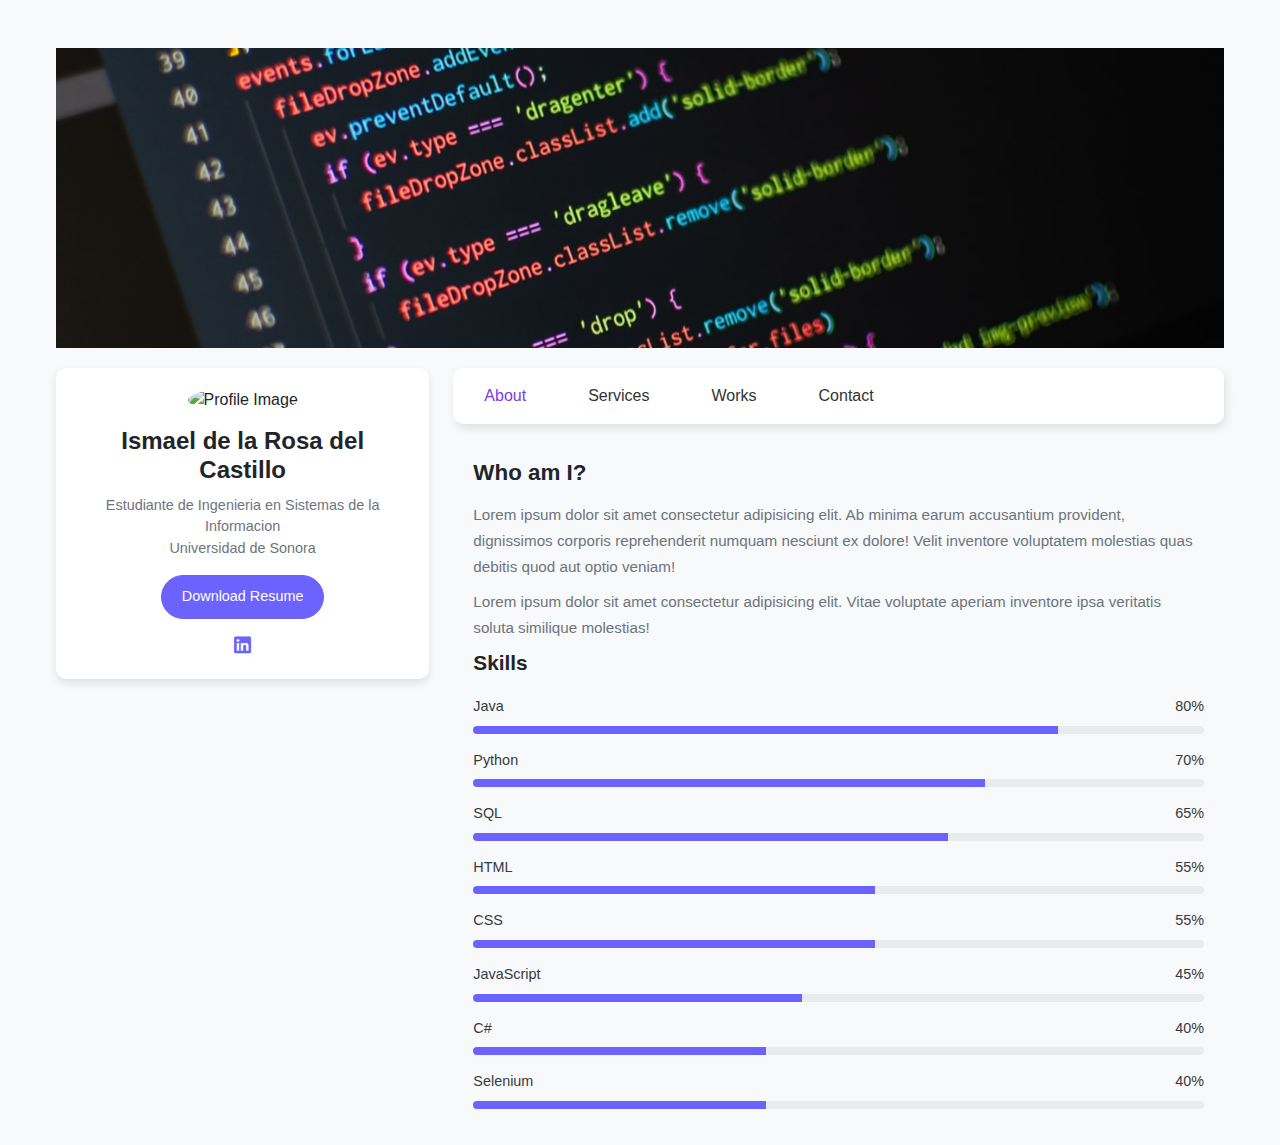
==== index.html @ f38846b7 "Base" ====
<!DOCTYPE html>
<html lang="en">

<head>
  <meta charset="UTF-8">
  <meta name="viewport" content="width=device-width, initial-scale=1.0">
  <title>Portfolio Page</title>
  <link href="https://cdn.jsdelivr.net/npm/bootstrap@5.3.0-alpha1/dist/css/bootstrap.min.css" rel="stylesheet">
  <link rel="stylesheet" href="https://cdnjs.cloudflare.com/ajax/libs/font-awesome/5.15.3/css/all.min.css">
  <link rel="stylesheet" href="style/styles.css">
</head>

<body>

  <div class="container mt-5">
    <div class="row">
      <!-- Cover Image -->
      <div class="cover-container">
        <img src="img/cover-image.jpg" alt="Cover Image" class="cover-image">
      </div>

      <!-- Profile Card -->
      <div class="col-lg-4 mb-4">
        <div class="profile-card text-center">
          <img src="https://via.placeholder.com/120" alt="Profile Image" class="profile-img">
          <h3>Ismael de la Rosa del Castillo</h3>
          <p>Estudiante de Ingenieria en Sistemas de la Informacion <br> Universidad de Sonora</p>
          <a href="#" class="btn btn-primary mb-3">Download Resume</a>
          <div class="social-icons">
            <a href="#"><i class="fab fa-linkedin"></i></a> <!-- Icono de LinkedIn -->
          </div>
        </div>
      </div>

      <!-- About Section with Navigation -->
      <div class="col-lg-8">
        <!-- Navigation Section -->
        <nav class="navbar">
          <ul class="nav justify-content-center">
            <li class="nav-item">
              <a class="nav-link active" href="#">About</a>
            </li>
            <li class="nav-item">
              <a class="nav-link" href="services.html">Services</a>
            </li>
            <li class="nav-item">
              <a class="nav-link" href="works.html">Works</a>
            </li>
            <li class="nav-item">
              <a class="nav-link" href="contact.html">Contact</a>
            </li>
          </ul>
        </nav>

        <!-- About Section -->
        <div class="about-section">
          <h4>Who am I?</h4>
          <p>Lorem ipsum dolor sit amet consectetur adipisicing elit. Ab minima earum accusantium provident, dignissimos
            corporis reprehenderit numquam nesciunt ex dolore! Velit inventore voluptatem molestias quas debitis quod
            aut
            optio veniam!</p>
          <p>Lorem ipsum dolor sit amet consectetur adipisicing elit. Vitae voluptate aperiam inventore ipsa veritatis
            soluta similique molestias!</p>

          <!-- Skills Section -->
          <h5>Skills</h5>
          <div class="mb-2">Java<span class="float-end">80%</span></div>
          <div class="progress mb-3">
            <div class="progress-bar progress-bar-custom" role="progressbar" style="width: 80%;"></div>
          </div>

          <div class="mb-2">Python <span class="float-end">70%</span></div>
          <div class="progress mb-3">
            <div class="progress-bar progress-bar-custom" role="progressbar" style="width: 70%;"></div>
          </div>

          <div class="mb-2">SQL <span class="float-end">65%</span></div>
          <div class="progress mb-3">
            <div class="progress-bar progress-bar-custom" role="progressbar" style="width: 65%;"></div>
          </div>

          <div class="mb-2">HTML <span class="float-end">55%</span></div>
          <div class="progress mb-3">
            <div class="progress-bar progress-bar-custom" role="progressbar" style="width: 55%;"></div>
          </div>

          <div class="mb-2">CSS <span class="float-end">55%</span></div>
          <div class="progress mb-3">
            <div class="progress-bar progress-bar-custom" role="progressbar" style="width: 55%;"></div>
          </div>

          <div class="mb-2">JavaScript <span class="float-end">45%</span></div>
          <div class="progress mb-3">
            <div class="progress-bar progress-bar-custom" role="progressbar" style="width: 45%;"></div>
          </div>

          <div class="mb-2">C# <span class="float-end">40%</span></div>
          <div class="progress mb-3">
            <div class="progress-bar progress-bar-custom" role="progressbar" style="width: 40%;"></div>
          </div>

          <div class="mb-2">Selenium <span class="float-end">40%</span></div>
          <div class="progress mb-3">
            <div class="progress-bar progress-bar-custom" role="progressbar" style="width: 40%;"></div>
          </div>
        </div>
      </div>
    </div>
  </div>

  <script src="https://cdn.jsdelivr.net/npm/bootstrap@5.3.0-alpha1/dist/js/bootstrap.bundle.min.js"></script>
</body>

</html>
---- style/styles.css ----
/* Estilos Generales */
body {
  background-color: #f8f9fa;
  font-family: 'Arial', sans-serif;
}

/* Cover Image */
.cover-container {
  position: relative;
}

.cover-image {
  width: 100%;
  height: 300px;
  object-fit: cover;
}

.container {
  max-width: 1200px;
  margin: -80px auto 0; /* Pull the container upwards */
  padding: 0 1rem;
}

.row {
  display: flex;
  flex-wrap: wrap;
}

/* Card de Perfil */
.profile-card {
  margin-top: 20px;
  background-color: white;
  border-radius: 10px;
  box-shadow: 0 4px 8px rgba(0, 0, 0, 0.1);
  padding: 20px;
  text-align: center;
}

.profile-img {
  border-radius: 50%;
  width: 120px;
  height: 120px;
  object-fit: cover;
  margin-bottom: 15px;
}

h3 {
  font-size: 1.5rem;
  font-weight: 700;
  margin-bottom: 10px;
}

p {
  color: #6c757d;
  font-size: 0.9rem;
}

/* Botón de Descargar */
.btn-primary {
  background-color: #6c63ff;
  border-color: #6c63ff;
  padding: 10px 20px;
  border-radius: 50px;
  font-size: 0.9rem;
}

.btn-primary:hover {
  background-color: #5147d9;
  border-color: #5147d9;
}

/* Iconos Sociales */
.social-icons i {
  font-size: 1.2rem;
  margin: 0 10px;
  color: #6c63ff;
}

.social-icons i:hover {
  color: #5147d9;
}

/* Estilos para la barra de navegación */
.navbar {
  background-color: white !important;
  margin-top: 20px;
  margin-bottom: 1rem;
  box-shadow: 2px 4px 8px rgba(0, 0, 0, 0.1);
  border-radius: 10px;
}

.nav {
  display: flex;
  justify-content: center;
  list-style: none;
}

.nav-item {
  margin: 0 15px;
}

.nav-link {
  text-decoration: none;
  color: #333;
  font-size: 1rem;
  padding: 0.5rem 1rem;
}

.nav-link:hover, .nav-link.active {
  color: #7c3aed;
}

/* Sección de Sobre mí */
.about-section {
  
  padding: 20px;
  border-radius: 10px;
  
}

.about-section h4 {
  font-size: 1.4rem;
  font-weight: 700;
  margin-bottom: 15px;
}

.about-section p {
  font-size: 0.95rem;
  color: #6c757d;
  line-height: 1.7;
  margin-bottom: 10px;
}

/* Sección de Habilidades */
h5 {
  font-size: 1.3rem;
  font-weight: 700;
  margin-bottom: 20px;
}

.progress-bar-custom {
  background-color: #6c63ff;
}

.progress {
  height: 8px;
  margin-bottom: 20px;
}

.mb-2 {
  font-size: 0.9rem;
  font-weight: 500;
  color: #343a40;
}
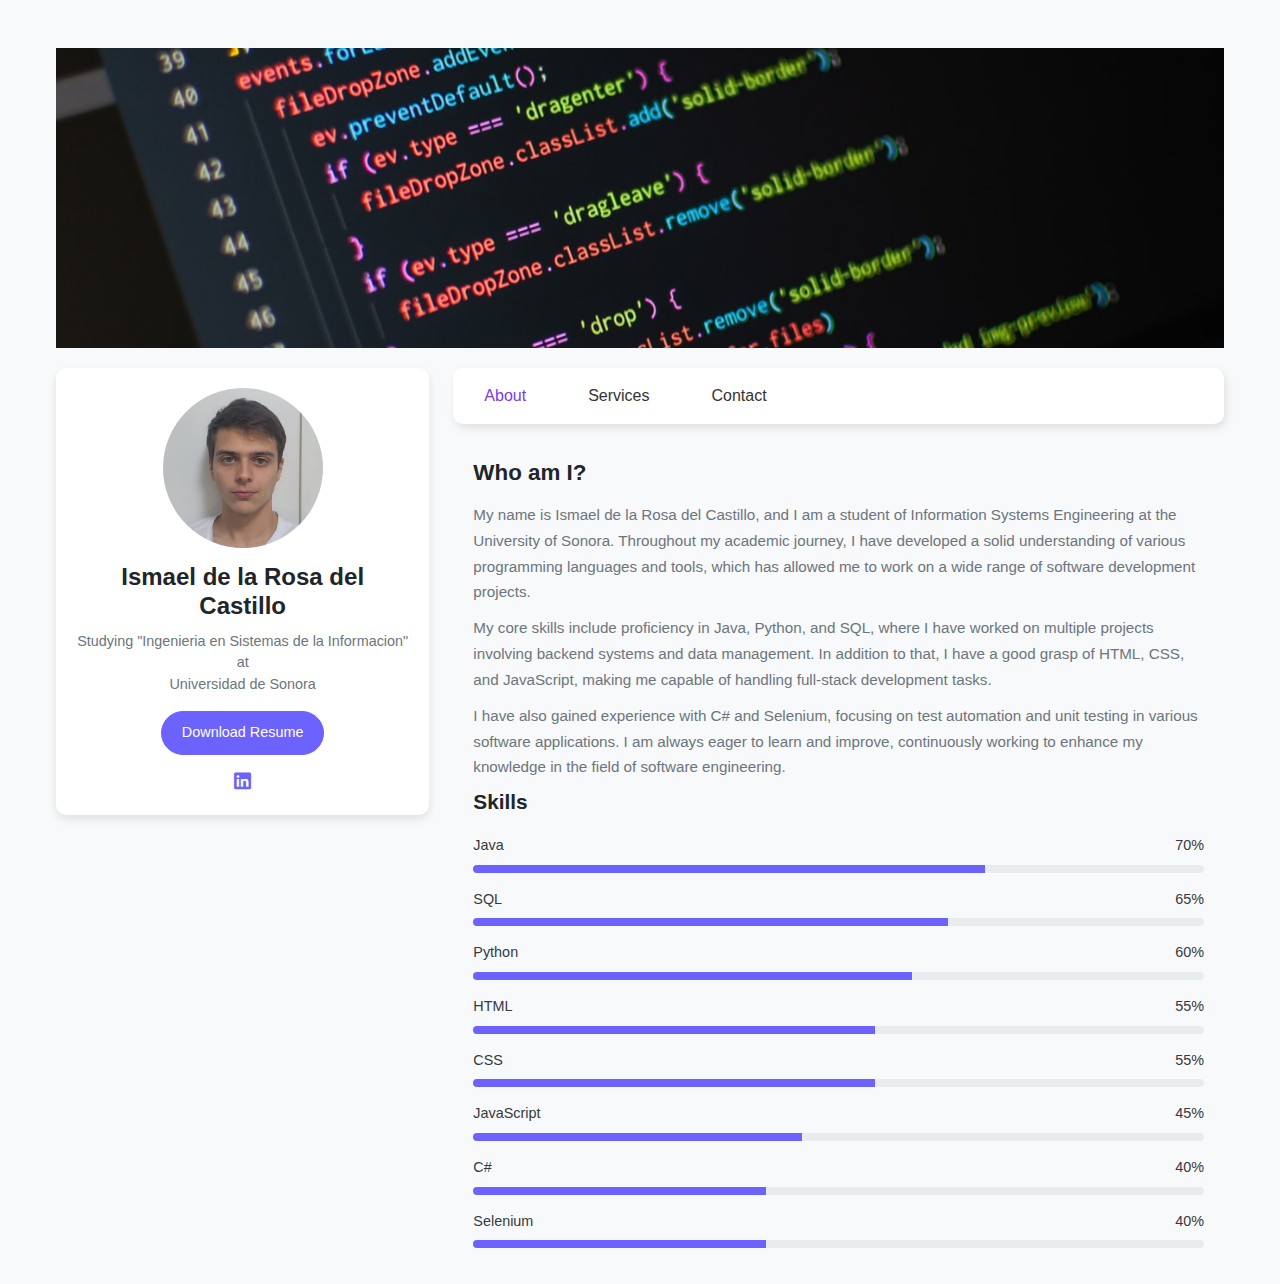
==== commit b83a940f: "rm works, change Language" ====
--- a/index.html
+++ b/index.html
@@ -22,12 +22,15 @@
       <!-- Profile Card -->
       <div class="col-lg-4 mb-4">
         <div class="profile-card text-center">
-          <img src="https://via.placeholder.com/120" alt="Profile Image" class="profile-img">
+          <img src="img/Ismael.jpeg" alt="Profile Image" class="profile-img">
           <h3>Ismael de la Rosa del Castillo</h3>
-          <p>Estudiante de Ingenieria en Sistemas de la Informacion <br> Universidad de Sonora</p>
+          <p>Studying "Ingenieria en Sistemas de la Informacion" at <br> Universidad de Sonora</p>
           <a href="#" class="btn btn-primary mb-3">Download Resume</a>
           <div class="social-icons">
-            <a href="#"><i class="fab fa-linkedin"></i></a> <!-- Icono de LinkedIn -->
+            <a href="https://www.linkedin.com/in/ismael-de-la-rosa-del-castillo-222640333/" target="_blank"
+              rel="noopener noreferrer">
+              <i class="fab fa-linkedin"></i>
+            </a> <!-- Icono de LinkedIn -->
           </div>
         </div>
       </div>
@@ -43,9 +46,11 @@
             <li class="nav-item">
               <a class="nav-link" href="services.html">Services</a>
             </li>
+            <!--
             <li class="nav-item">
               <a class="nav-link" href="works.html">Works</a>
             </li>
+            -->
             <li class="nav-item">
               <a class="nav-link" href="contact.html">Contact</a>
             </li>
@@ -55,21 +60,27 @@
         <!-- About Section -->
         <div class="about-section">
           <h4>Who am I?</h4>
-          <p>Lorem ipsum dolor sit amet consectetur adipisicing elit. Ab minima earum accusantium provident, dignissimos
-            corporis reprehenderit numquam nesciunt ex dolore! Velit inventore voluptatem molestias quas debitis quod
-            aut
-            optio veniam!</p>
-          <p>Lorem ipsum dolor sit amet consectetur adipisicing elit. Vitae voluptate aperiam inventore ipsa veritatis
-            soluta similique molestias!</p>
+          <p>
+            My name is Ismael de la Rosa del Castillo, and I am a student of Information Systems Engineering at
+            the University of Sonora. Throughout my academic journey, I have developed a solid understanding of
+            various programming languages and tools, which has allowed me to work on a wide range of software
+            development projects.
+          </p>
+          <p>
+            My core skills include proficiency in Java, Python, and SQL, where I have worked on multiple
+            projects involving backend systems and data management. In addition to that, I have a good grasp of
+            HTML, CSS, and JavaScript, making me capable of handling full-stack development tasks.
+          </p>
+          <p>
+            I have also gained experience with C# and Selenium, focusing on test automation and unit testing in
+            various software applications. I am always eager to learn and improve, continuously working to enhance my
+            knowledge in the field of software engineering.
+          </p>
+
 
           <!-- Skills Section -->
           <h5>Skills</h5>
-          <div class="mb-2">Java<span class="float-end">80%</span></div>
-          <div class="progress mb-3">
-            <div class="progress-bar progress-bar-custom" role="progressbar" style="width: 80%;"></div>
-          </div>
-
-          <div class="mb-2">Python <span class="float-end">70%</span></div>
+          <div class="mb-2">Java<span class="float-end">70%</span></div>
           <div class="progress mb-3">
             <div class="progress-bar progress-bar-custom" role="progressbar" style="width: 70%;"></div>
           </div>
@@ -77,6 +88,11 @@
           <div class="mb-2">SQL <span class="float-end">65%</span></div>
           <div class="progress mb-3">
             <div class="progress-bar progress-bar-custom" role="progressbar" style="width: 65%;"></div>
+          </div>
+
+          <div class="mb-2">Python <span class="float-end">60%</span></div>
+          <div class="progress mb-3">
+            <div class="progress-bar progress-bar-custom" role="progressbar" style="width: 60%;"></div>
           </div>
 
           <div class="mb-2">HTML <span class="float-end">55%</span></div>
--- a/style/styles.css
+++ b/style/styles.css
@@ -38,8 +38,8 @@
 
 .profile-img {
   border-radius: 50%;
-  width: 120px;
-  height: 120px;
+  width: 160px;
+  height: 160px;
   object-fit: cover;
   margin-bottom: 15px;
 }
